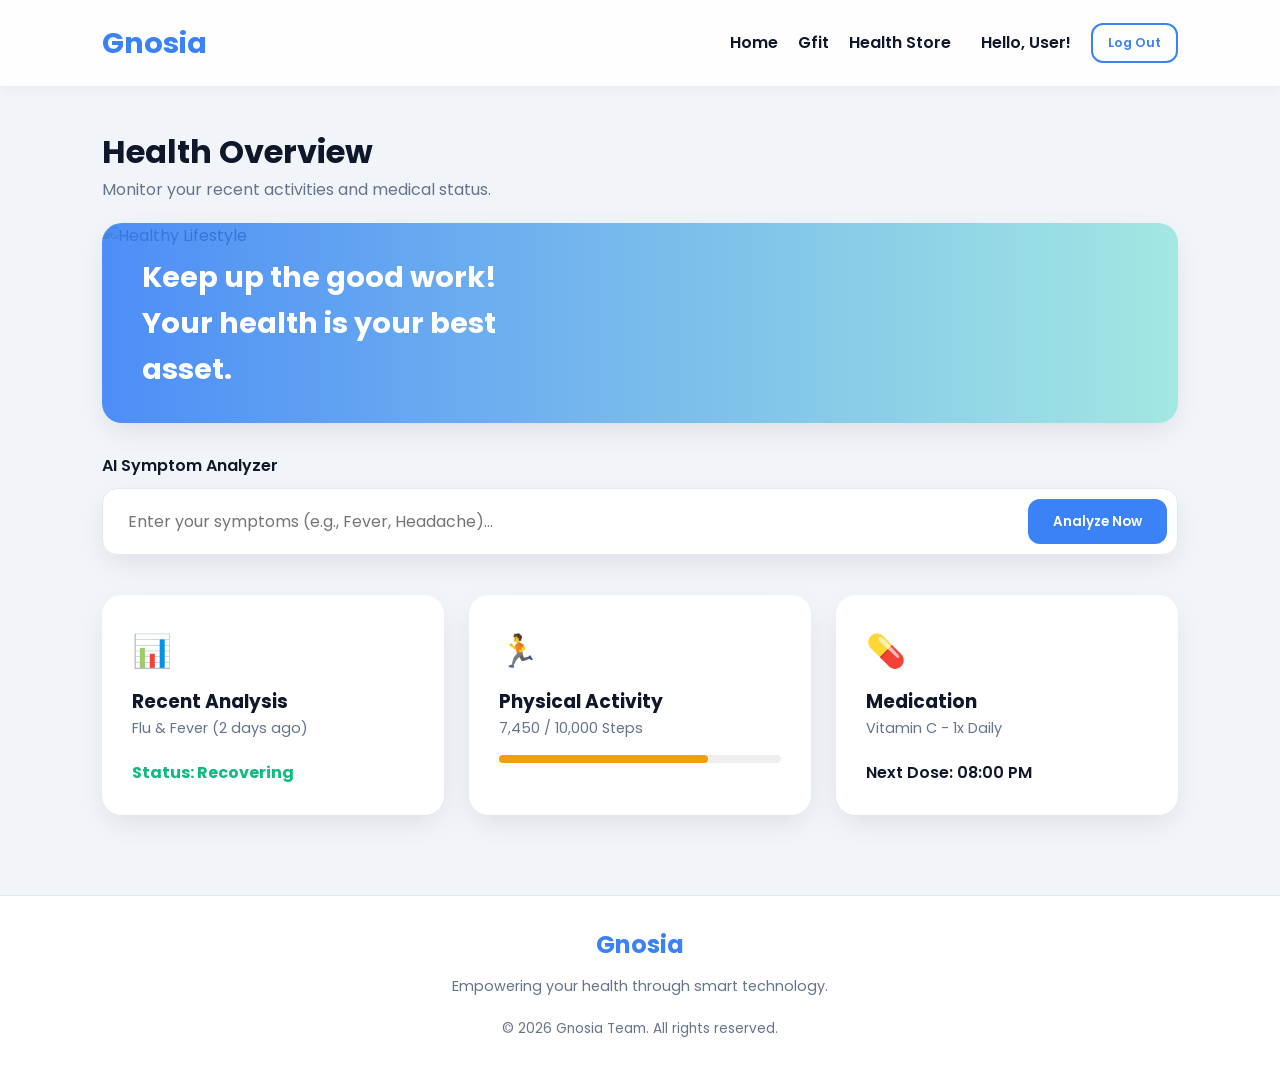
==== dashboard.html @ fe96d459 "First Push Gnosia" ====
<!DOCTYPE html>
<html lang="en">
<head>
    <meta charset="UTF-8">
    <meta name="viewport" content="width=device-width, initial-scale=1.0">
    <title>Dashboard | Gnosia</title>
    <link rel="stylesheet" href="Assets/style.css">
</head>
<body style="background: #f1f5f9;">
    
    <nav>
        <a href="index.html" class="logo">Gnosia</a>
        <div style="display: flex; align-items: center; gap: 20px;">
            <a href="index.html" style="text-decoration: none; color: var(--text-dark); font-weight: 600;">Home</a>
            <a href="gfit.html" style="text-decoration: none; color: var(--text-dark); font-weight: 600;">Gfit</a>
            <a href="health-store.html" style="text-decoration: none; color: var(--text-dark); font-weight: 600;">Health Store</a>
            
            <span style="font-weight: 600; margin-left: 10px;">Hello, User!</span>
            <a href="index.html" class="btn btn-outline" style="padding: 8px 15px; font-size: 0.8rem;">Log Out</a>
        </div>
    </nav>

    <main style="padding: 40px 8%;">
        <header class="animate-up">
            <h2 style="font-size: 2rem;">Health Overview</h2>
            <p style="color: var(--text-light);">Monitor your recent activities and medical status.</p>
        </header>

        <div class="animate-up" style="width: 100%; height: 200px; border-radius: 20px; overflow: hidden; margin-top: 20px; position: relative; box-shadow: var(--shadow);">
            <img src="https://images.unsplash.com/photo-1505576391880-b3f9d713dc4f?q=80&w=1200&auto=format&fit=crop" alt="Healthy Lifestyle" style="width: 100%; height: 100%; object-fit: cover;">
            <div style="position: absolute; top: 0; left: 0; width: 100%; height: 100%; background: linear-gradient(to right, rgba(59,130,246,0.9), rgba(45,212,191,0.4)); display: flex; align-items: center; padding: 0 40px;">
                <h3 style="color: white; font-size: 1.8rem; max-width: 400px;">Keep up the good work! Your health is your best asset.</h3>
            </div>
        </div>

        <div class="animate-up" style="margin-top: 30px; animation-delay: 0.1s;">
            <p style="font-weight: 600; margin-bottom: 10px; color: var(--text-dark);">AI Symptom Analyzer</p>
            <div style="background: white; padding: 10px; border-radius: 15px; display: flex; gap: 10px; box-shadow: var(--shadow); border: 1px solid #e2e8f0;">
                <input type="text" id="mainSearch" placeholder="Enter your symptoms (e.g., Fever, Headache)..." style="flex: 1; border: none; outline: none; padding: 10px 15px; font-size: 1rem; border-radius: 10px;">
                <button onclick="handleSearch()" class="btn btn-primary" style="padding: 10px 25px;">Analyze Now</button>
            </div>
            <div id="searchResult" style="margin-top: 15px;"></div>
        </div>

        <div class="card-grid" style="margin-top: 40px;">
            <div class="stat-card animate-up" style="animation-delay: 0.2s;">
                <div style="color: var(--primary); font-size: 2rem; margin-bottom: 10px;">📊</div>
                <h3>Recent Analysis</h3>
                <p style="color: var(--text-light); font-size: 0.9rem;">Flu & Fever (2 days ago)</p>
                <div style="margin-top: 20px; font-weight: 700; color: #10b981;">Status: Recovering</div>
            </div>
            
            <div class="stat-card animate-up" style="animation-delay: 0.3s;">
                <div style="color: #f59e0b; font-size: 2rem; margin-bottom: 10px;">🏃</div>
                <h3>Physical Activity</h3>
                <p style="color: var(--text-light); font-size: 0.9rem;">7,450 / 10,000 Steps</p>
                <div style="width: 100%; height: 8px; background: #eee; border-radius: 10px; margin-top: 15px;">
                    <div style="width: 74%; height: 100%; background: #f59e0b; border-radius: 10px;"></div>
                </div>
            </div>
            
            <div class="stat-card animate-up" style="animation-delay: 0.4s;">
                <div style="color: #ef4444; font-size: 2rem; margin-bottom: 10px;">💊</div>
                <h3>Medication</h3>
                <p style="color: var(--text-light); font-size: 0.9rem;">Vitamin C - 1x Daily</p>
                <div style="margin-top: 20px; font-weight: 600;">Next Dose: 08:00 PM</div>
            </div>
        </div>
    </main>

    <footer style="background: white; padding: 30px 8%; text-align: center; border-top: 1px solid #e2e8f0; margin-top: 40px;">
        <h3 style="color: var(--primary); font-size: 1.5rem; margin-bottom: 10px;">Gnosia</h3>
        <p style="color: var(--text-light); font-size: 0.9rem; margin-bottom: 20px;">Empowering your health through smart technology.</p>
        <div style="font-size: 0.85rem; color: var(--text-light);">
            &copy; 2026 Gnosia Team. All rights reserved.
        </div>
    </footer>

    <script src="script/script.js"></script>
</body>
</html>
---- Assets/style.css ----
/* Mengambil font modern dari Google Fonts */
@import url('https://fonts.googleapis.com/css2?family=Poppins:wght@300;400;500;600;700&display=swap');

/* Menyimpan variabel warna agar seragam dan mudah diubah */
:root {
    --primary: #3b82f6; /* Warna biru utama */
    --primary-dark: #1d4ed8;
    --accent: #60a5fa;
    --bg-main: #f8fafc; /* Warna latar belakang soft */
    --text-dark: #0f172a;
    --text-light: #64748b;
    --white: #ffffff;
    --shadow: 0 10px 30px -5px rgba(0, 0, 0, 0.1);
}

/* Reset dasar agar tampilan rapi di semua browser */
* {
    margin: 0;
    padding: 0;
    box-sizing: border-box;
    font-family: 'Poppins', sans-serif;
}

body {
    background-color: var(--bg-main);
    color: var(--text-dark);
    line-height: 1.6;
    overflow-x: hidden; /* Mencegah scroll menyamping */
}

/* --- KUMPULAN ANIMASI --- */
/* Animasi memudar dari bawah ke atas */
@keyframes fadeInUp {
    from { opacity: 0; transform: translateY(40px); }
    to { opacity: 1; transform: translateY(0); }
}

/* Animasi kedap-kedip untuk teks loading AI */
@keyframes pulse {
    0% { opacity: 1; }
    50% { opacity: 0.4; }
    100% { opacity: 1; }
}

/* Class untuk mengaktifkan animasi scroll */
.animate-up { 
    animation: fadeInUp 0.8s cubic-bezier(0.4, 0, 0.2, 1) forwards; 
}

/* --- Tampilan Navigasi (Menu Atas) --- */
nav {
    display: flex;
    justify-content: space-between;
    align-items: center;
    padding: 20px 8%;
    background: rgba(255, 255, 255, 0.9);
    position: sticky;
    top: 0;
    z-index: 1000;
    box-shadow: 0 2px 15px rgba(0,0,0,0.05);
}

.logo {
    font-size: 1.8rem;
    font-weight: 700;
    color: var(--primary);
    text-decoration: none;
}

/* Desain Tombol */
.btn {
    padding: 12px 28px;
    border-radius: 12px;
    font-weight: 600;
    text-decoration: none;
    transition: all 0.3s ease;
    cursor: pointer;
    border: none;
    display: inline-block;
}

.btn-primary {
    background: var(--primary);
    color: white;
}

.btn-primary:hover {
    background: var(--primary-dark);
    transform: translateY(-3px); /* Efek tombol terangkat saat disentuh kursor */
    box-shadow: 0 5px 15px rgba(59, 130, 246, 0.3);
}

.btn-outline {
    border: 2px solid var(--primary);
    color: var(--primary);
    background: transparent;
}

.btn-outline:hover {
    background: var(--primary);
    color: white;
}

/* --- Tampilan Halaman Login & Register (Layar Terbagi) --- */
.split-screen {
    display: flex;
    min-height: 100vh;
}

.auth-side {
    flex: 1;
    display: flex;
    flex-direction: column;
    justify-content: center;
    align-items: center;
    padding: 40px;
    background: white;
}

.brand-side {
    flex: 1.2;
    background: linear-gradient(135deg, #3b82f6 0%, #2dd4bf 100%);
    display: flex;
    flex-direction: column;
    justify-content: center;
    padding: 8%;
    color: white;
}

.input-box {
    width: 100%;
    max-width: 400px;
    margin-bottom: 15px;
    text-align: left;
}

.input-box label {
    display: block;
    font-size: 0.85rem;
    font-weight: 600;
    margin-bottom: 5px;
    color: var(--text-light);
}

.input-box input {
    width: 100%;
    padding: 14px;
    border-radius: 10px;
    border: 2px solid #e2e8f0;
    outline: none;
    transition: border-color 0.3s ease; /* Transisi halus */
}

/* Efek nyala biru saat user mengetik di kotak input */
.input-box input:focus {
    border-color: var(--primary);
}

/* --- Tampilan Kartu Dashboard & Home --- */
.card-grid {
    display: grid;
    grid-template-columns: repeat(auto-fit, minmax(300px, 1fr));
    gap: 25px;
    margin-top: 30px;
}

.stat-card {
    background: white;
    padding: 30px;
    border-radius: 20px;
    box-shadow: var(--shadow);
    transition: 0.4s;
}

.stat-card:hover {
    transform: translateY(-5px) scale(1.02); /* Membesar dan terangkat sedikit */
    box-shadow: 0 15px 35px rgba(0, 0, 0, 0.15);
}

/* --- MOBILE RESPONSIVE UPDATES --- */

@media (max-width: 768px) {
    /* 1. Navigasi */
    nav {
        padding: 15px 5%;
        flex-direction: column;
        gap: 15px;
        height: auto;
    }

    /* 2. Hero Section */
    header {
        flex-direction: column;
        padding: 40px 5%;
        text-align: center;
        min-height: auto;
    }

    header h1 {
        font-size: 2.5rem;
    }

    /* Search bar di index biar gak mentok */
    header div[style*="display: flex; gap: 10px; background: white;"] {
        flex-direction: column;
        background: transparent !important;
        box-shadow: none !important;
        padding: 0 !important;
    }

    header input#mainSearch {
        border-radius: 10px !important;
        padding: 15px !important;
        box-shadow: var(--shadow);
        margin-bottom: 10px;
    }

    /* 3. Grid Kartu */
    .card-grid {
        grid-template-columns: 1fr;
        gap: 20px;
    }

    /* 4. Split Screen (Login/Register) */
    .split-screen {
        flex-direction: column;
    }

    .brand-side {
        padding: 40px 20px;
        min-height: 250px;
    }

    .brand-side h1 {
        font-size: 2rem;
    }

    .auth-side {
        padding: 40px 20px;
    }

    /* 5. Gambar/Ilustrasi */
    img {
        max-width: 100% !important;
        height: auto !important;
    }

    /* 6. Dashboard Banner */
    div[style*="height: 200px"] {
        height: auto !important;
        padding: 20px;
    }

    div[style*="background: linear-gradient"] h3 {
        font-size: 1.2rem !important;
    }
}

/* --- UPGRADE ANIMASI HOVER (INTERAKTIF) --- */

/* 1. Efek Tombol Bouncy */
.btn {
    transition: all 0.3s cubic-bezier(0.25, 0.8, 0.25, 1); /* Bikin animasi lebih mantul */
}
.btn-primary:hover {
    transform: translateY(-5px) scale(1.05); /* Naik lebih tinggi dan membesar 5% */
    box-shadow: 0 10px 20px rgba(59, 130, 246, 0.4); /* Bayangan makin tebal dan menyebar */
}

/* 2. Efek Navigasi (Garis Meluncur) */
nav a {
    position: relative;
    transition: color 0.3s ease;
}
nav a::after {
    content: '';
    position: absolute;
    width: 0;
    height: 2px;
    bottom: -4px;
    left: 0;
    background-color: var(--primary);
    transition: width 0.3s ease;
}
nav a:not(.btn):not(.logo):hover::after {
    width: 100%; /* Garis biru meluncur dari kiri ke kanan */
}
nav a:not(.btn):not(.logo):hover {
    color: var(--primary) !important;
}

/* 3. Efek Gambar Zoom di dalam Stat Card */
.stat-card {
    overflow: hidden !important; /* Mencegah gambar meluber keluar saat membesar */
}
.stat-card img {
    transition: transform 0.5s ease; /* Transisi zoom yang sangat halus */
}
.stat-card:hover img {
    transform: scale(1.1); /* Gambar nge-zoom 10% ke dalam */
}
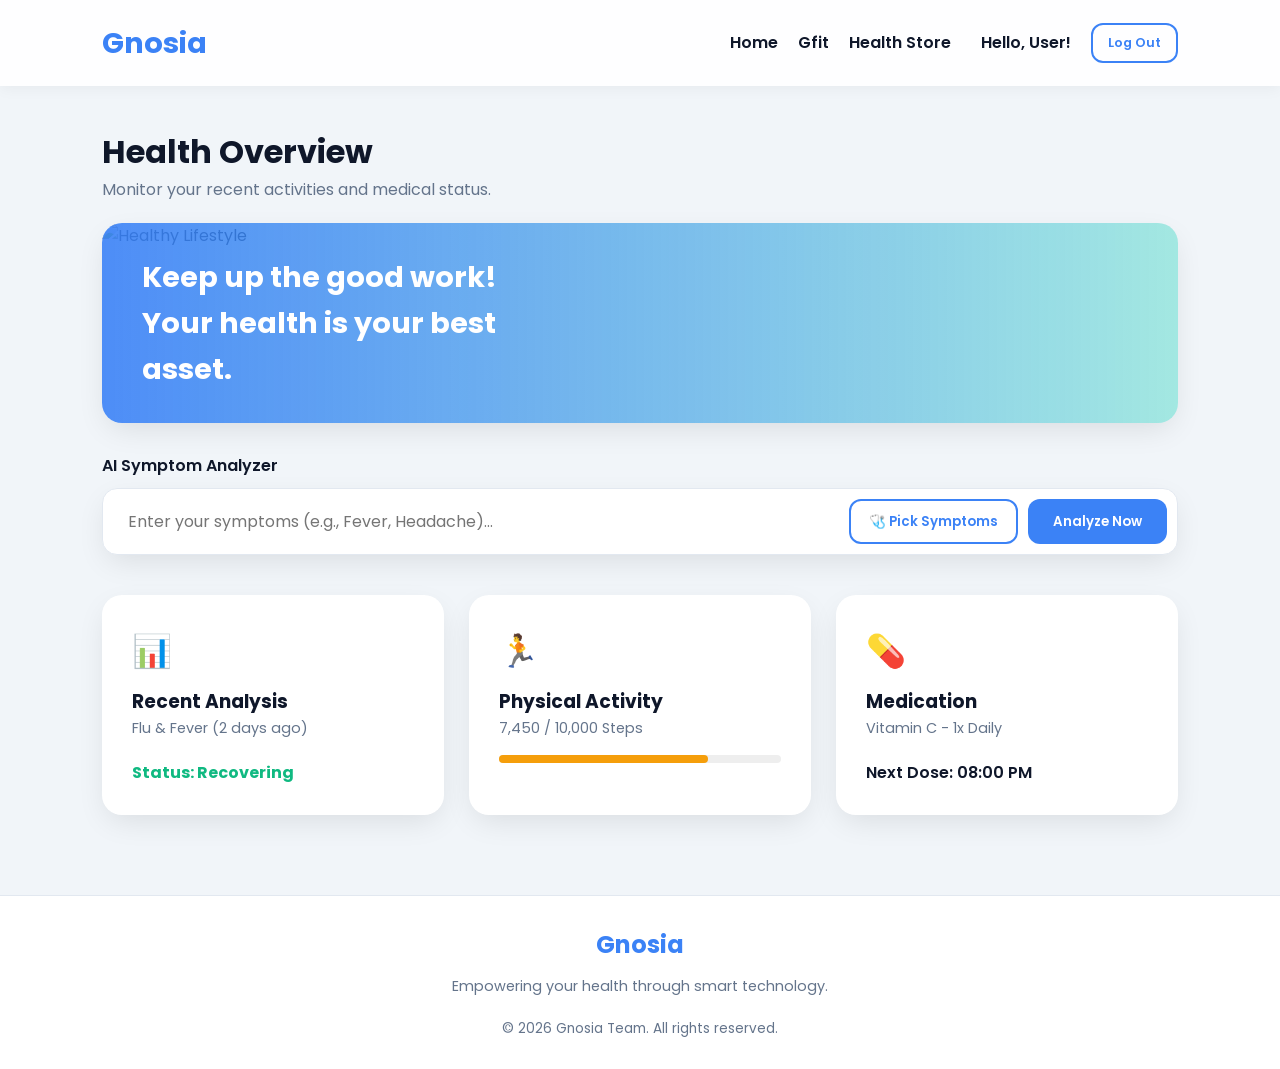
==== commit 2bc55d34: "Add fiture pick symptoms" ====
--- a/dashboard.html
+++ b/dashboard.html
@@ -37,6 +37,9 @@
             <p style="font-weight: 600; margin-bottom: 10px; color: var(--text-dark);">AI Symptom Analyzer</p>
             <div style="background: white; padding: 10px; border-radius: 15px; display: flex; gap: 10px; box-shadow: var(--shadow); border: 1px solid #e2e8f0;">
                 <input type="text" id="mainSearch" placeholder="Enter your symptoms (e.g., Fever, Headache)..." style="flex: 1; border: none; outline: none; padding: 10px 15px; font-size: 1rem; border-radius: 10px;">
+                <button onclick="openSymptomPicker()" class="btn btn-outline" style="padding:10px 18px; white-space:nowrap;">
+                    🩺 Pick Symptoms
+                </button>
                 <button onclick="handleSearch()" class="btn btn-primary" style="padding: 10px 25px;">Analyze Now</button>
             </div>
             <div id="searchResult" style="margin-top: 15px;"></div>
--- a/Assets/style.css
+++ b/Assets/style.css
@@ -298,4 +298,18 @@
 }
 .stat-card:hover img {
     transform: scale(1.1); /* Gambar nge-zoom 10% ke dalam */
+}
+
+/* Symptom Picker Modal */
+#symptomModal {
+    animation: fadeIn 0.2s ease;
+}
+@keyframes fadeIn {
+    from { opacity: 0; }
+    to   { opacity: 1; }
+}
+#symptomGrid button:hover {
+    border-color: #3b82f6 !important;
+    color: #1d4ed8 !important;
+    transform: translateY(-1px);
 }
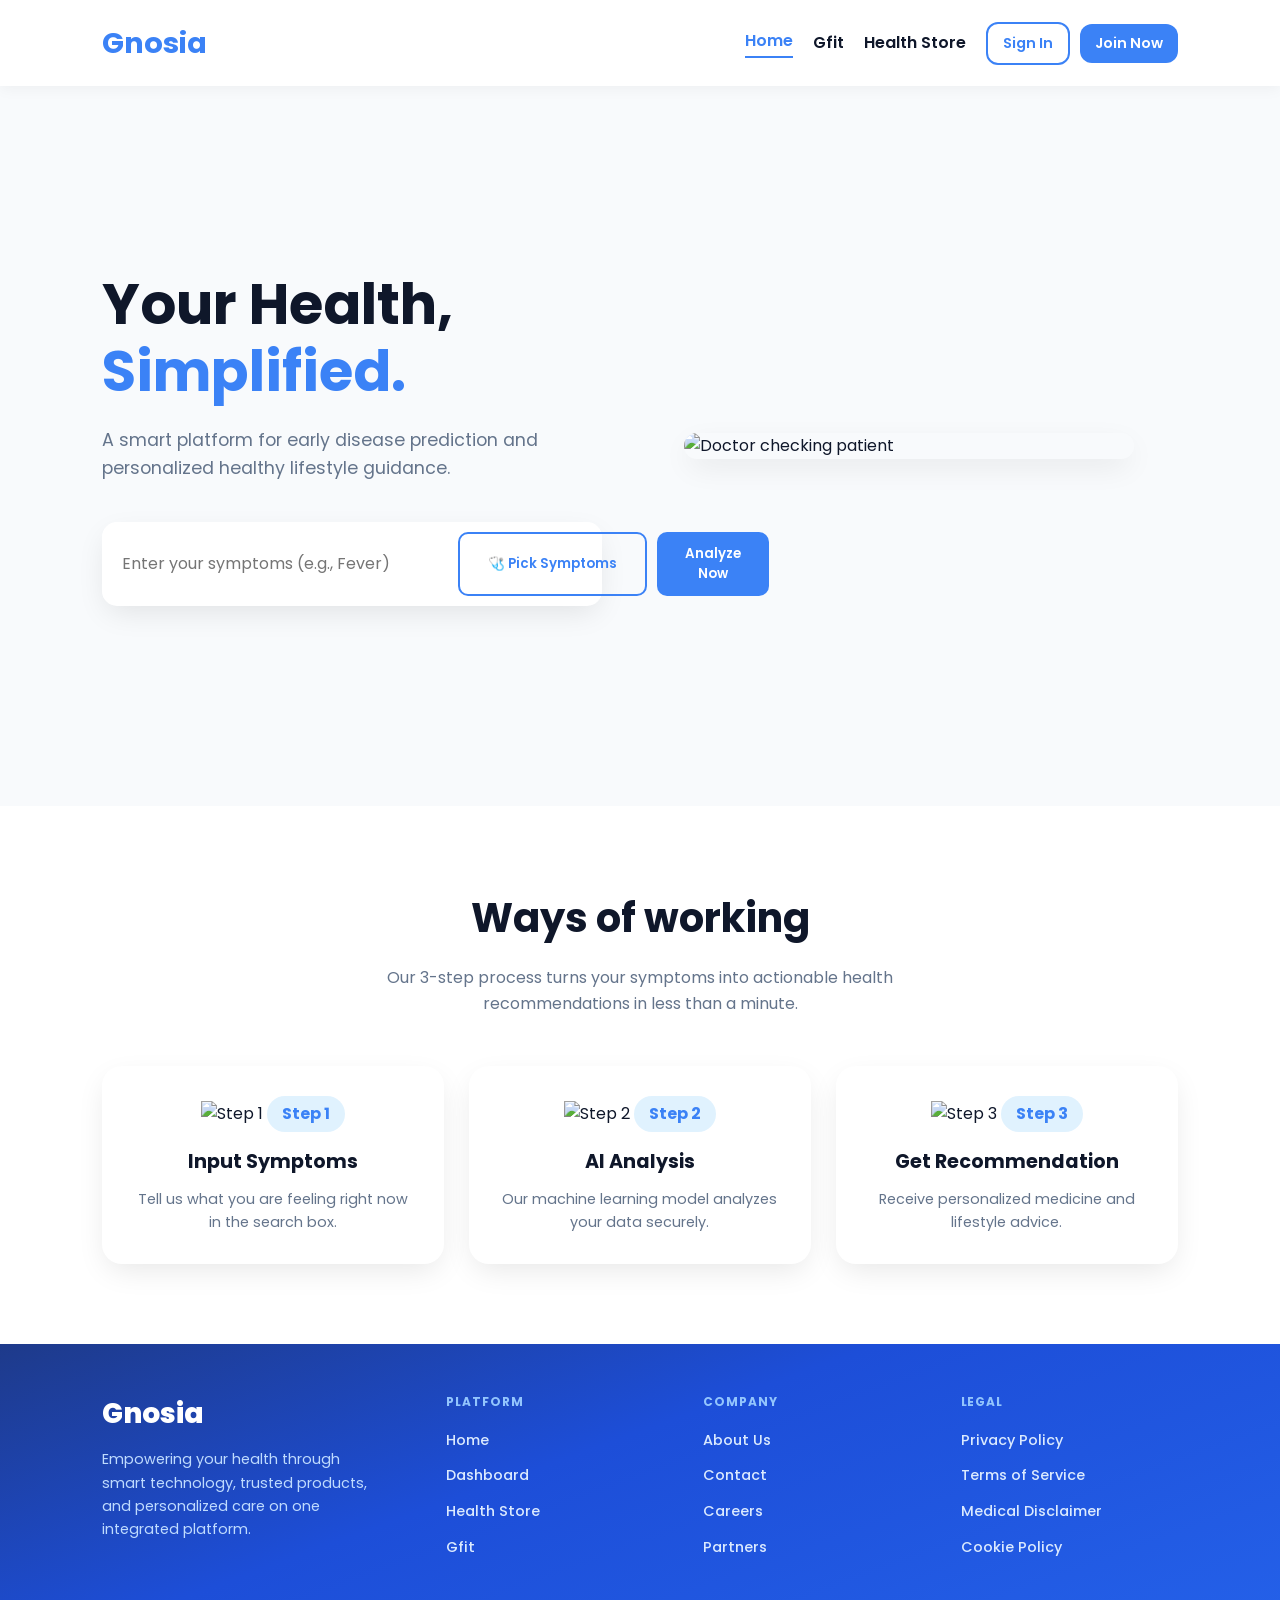
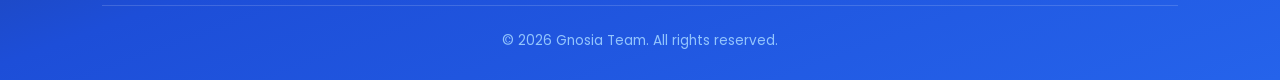
==== commit f693d0db: "Update banyak" ====
--- a/dashboard.html
+++ b/dashboard.html
@@ -6,17 +6,26 @@
     <title>Dashboard | Gnosia</title>
     <link rel="stylesheet" href="Assets/style.css">
 </head>
+
+<!-- AUTH GUARD: harus paling atas, sebelum apapun ke-render -->
+<script>
+    if (!localStorage.getItem("isLoggedIn")) {
+        window.location.href = "loqin.html";
+    }
+</script>
+
 <body style="background: #f1f5f9;">
     
     <nav>
         <a href="index.html" class="logo">Gnosia</a>
         <div style="display: flex; align-items: center; gap: 20px;">
             <a href="index.html" style="text-decoration: none; color: var(--text-dark); font-weight: 600;">Home</a>
+            <span style="color: var(--primary); font-weight: 600; border-bottom: 2px solid var(--primary); padding-bottom: 2px; cursor: default;">Dashboard</span>
             <a href="gfit.html" style="text-decoration: none; color: var(--text-dark); font-weight: 600;">Gfit</a>
             <a href="health-store.html" style="text-decoration: none; color: var(--text-dark); font-weight: 600;">Health Store</a>
             
-            <span style="font-weight: 600; margin-left: 10px;">Hello, User!</span>
-            <a href="index.html" class="btn btn-outline" style="padding: 8px 15px; font-size: 0.8rem;">Log Out</a>
+            <span style="font-weight: 600; margin-left: 10px;" id="greetUser">Hello, User!</span>
+            <button onclick="handleLogout()" class="btn btn-outline" style="padding: 8px 15px; font-size: 0.8rem;">Log Out</button>
         </div>
     </nav>
 
@@ -71,14 +80,52 @@
         </div>
     </main>
 
-    <footer style="background: white; padding: 30px 8%; text-align: center; border-top: 1px solid #e2e8f0; margin-top: 40px;">
-        <h3 style="color: var(--primary); font-size: 1.5rem; margin-bottom: 10px;">Gnosia</h3>
-        <p style="color: var(--text-light); font-size: 0.9rem; margin-bottom: 20px;">Empowering your health through smart technology.</p>
-        <div style="font-size: 0.85rem; color: var(--text-light);">
-            &copy; 2026 Gnosia Team. All rights reserved.
+    <!-- Platform Footer -->
+    <footer class="hs-platform-footer">
+        <div class="hs-footer-grid">
+            <div class="hs-footer-brand">
+                <span class="logo-text">Gnosia</span>
+                <p>Empowering your health through smart technology, trusted products, and personalized care on one integrated platform.</p>
+            </div>
+            <div class="hs-footer-col">
+                <h4>Platform</h4>
+                <ul>
+                    <li><a href="index.html">Home</a></li>
+                    <li><a href="dashboard.html">Dashboard</a></li>
+                    <li><a href="health-store.html">Health Store</a></li>
+                    <li><a href="gfit.html">Gfit</a></li>
+                </ul>
+            </div>
+            <div class="hs-footer-col">
+                <h4>Company</h4>
+                <ul>
+                    <li><a href="#">About Us</a></li>
+                    <li><a href="#">Contact</a></li>
+                    <li><a href="#">Careers</a></li>
+                    <li><a href="#">Partners</a></li>
+                </ul>
+            </div>
+            <div class="hs-footer-col">
+                <h4>Legal</h4>
+                <ul>
+                    <li><a href="#">Privacy Policy</a></li>
+                    <li><a href="#">Terms of Service</a></li>
+                    <li><a href="#">Medical Disclaimer</a></li>
+                    <li><a href="#">Cookie Policy</a></li>
+                </ul>
+            </div>
         </div>
+        <div class="hs-footer-bottom">&copy; 2026 Gnosia Team. All rights reserved.</div>
     </footer>
 
     <script src="script/script.js"></script>
+    <script>
+        // Tampilkan nama user dari localStorage
+        const email = localStorage.getItem("userEmail");
+        if (email) {
+            const name = email.split("@")[0];
+            document.getElementById("greetUser").textContent = "Hello, " + name + "!";
+        }
+    </script>
 </body>
 </html>
--- a/Assets/style.css
+++ b/Assets/style.css
@@ -312,4 +312,43 @@
     border-color: #3b82f6 !important;
     color: #1d4ed8 !important;
     transform: translateY(-1px);
-}+}
+/* ─── SHARED PLATFORM FOOTER ─── */
+.hs-platform-footer {
+    background: linear-gradient(160deg, #1e3a8a 0%, #1d4ed8 40%, #2563eb 100%);
+    color: #e0e7ff; padding: 48px 8% 28px;
+}
+.hs-footer-grid {
+    display: grid; grid-template-columns: 1.4fr repeat(3,1fr);
+    gap: 40px; max-width: 1200px; margin: 0 auto 36px;
+}
+.hs-footer-brand .logo-text {
+    font-size: 1.75rem; font-weight: 800; color: #fff;
+    margin-bottom: 12px; display: block;
+}
+.hs-footer-brand p { font-size: 0.9rem; line-height: 1.6; color: #bfdbfe; max-width: 280px; }
+.hs-footer-col h4 {
+    font-size: 0.75rem; font-weight: 700; text-transform: uppercase;
+    letter-spacing: 0.08em; color: #93c5fd; margin-bottom: 16px;
+}
+.hs-footer-col ul { list-style: none; }
+.hs-footer-col li { margin-bottom: 10px; }
+.hs-footer-col a {
+    color: #dbeafe; text-decoration: none; font-size: 0.9rem;
+    font-weight: 500; transition: color 0.2s ease;
+}
+.hs-footer-col a:hover { color: #fff; }
+.hs-footer-bottom {
+    text-align: center; padding-top: 24px;
+    border-top: 1px solid rgba(255,255,255,0.15);
+    font-size: 0.85rem; color: #93c5fd;
+}
+@media (max-width: 1024px) { .hs-footer-grid { grid-template-columns: 1fr 1fr; } }
+@media (max-width: 768px)  { .hs-footer-grid { grid-template-columns: 1fr; gap: 28px; } }
+
+/* ─── Health Store Modal ─── */
+@keyframes modalIn { from{opacity:0;transform:scale(0.95)} to{opacity:1;transform:scale(1)} }
+.pm-row { display:flex; flex-direction:column; gap:4px; padding:14px; background:#f8fafc; border-radius:12px; }
+.pm-row.pm-warning { background:#fff7ed; }
+.pm-label { font-size:0.75rem; font-weight:700; text-transform:uppercase; letter-spacing:0.05em; color:#64748b; }
+.pm-val { font-size:0.9rem; color:#1e293b; line-height:1.6; }
